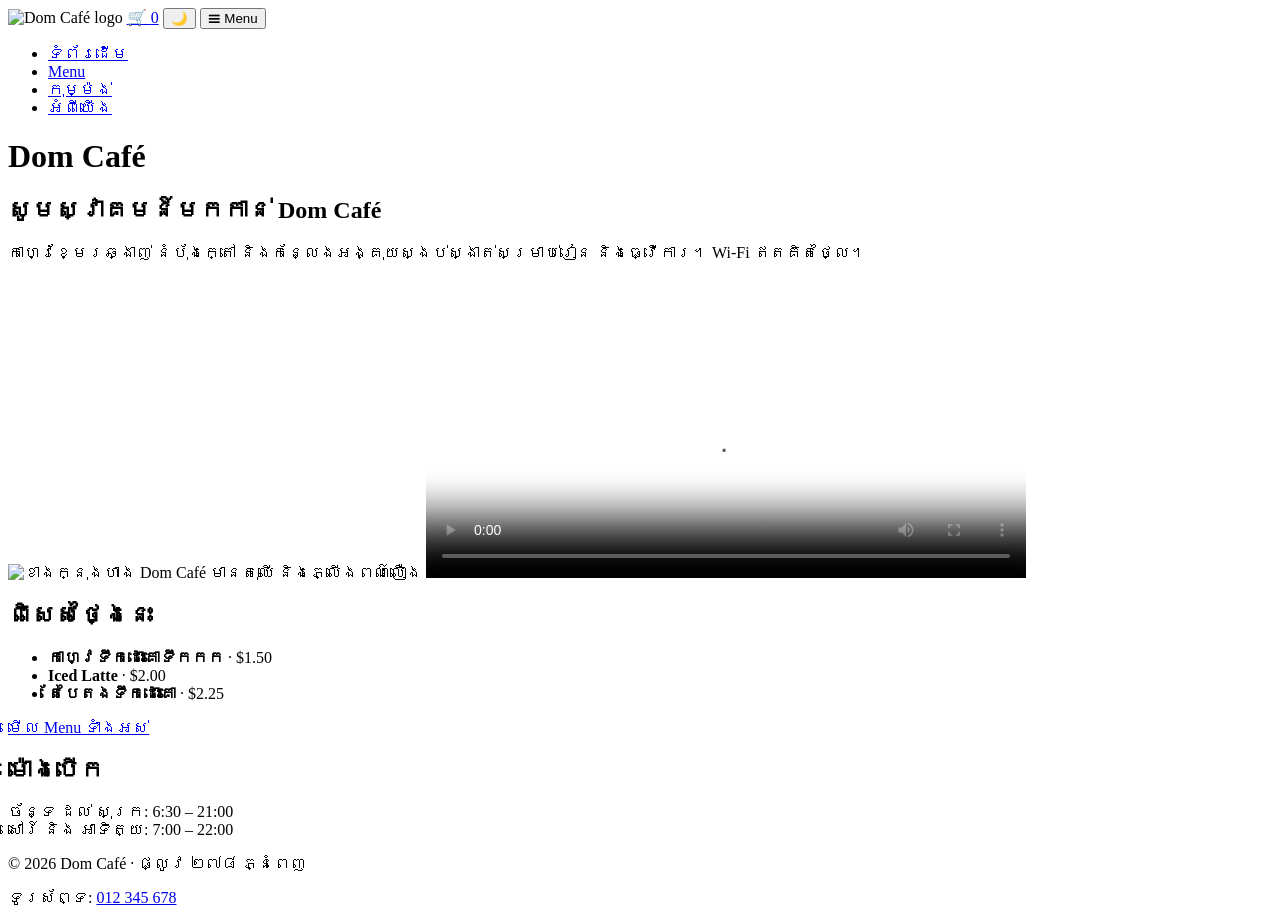
==== index.html @ 997ea9b7 "Add free Wi-Fi to the welcome text" ====
<!DOCTYPE html>
<html lang="km">
<head>
  <meta charset="UTF-8">
  <meta name="viewport" content="width=device-width, initial-scale=1.0">
  <title>Dom Café · ហាងកាហ្វេ Dom</title>
  <meta name="description" content="ហាងកាហ្វេខ្មែរនៅភ្នំពេញ · Iced latte, នំបុ័ង និងតែ">
  <link rel="icon" href="images/favicon.png">
  <meta property="og:title" content="Dom Café · ហាងកាហ្វេ Dom">
  <meta property="og:description" content="ហាងកាហ្វេខ្មែរនៅភ្នំពេញ · Iced latte, នំបុ័ង និងតែ">
  <meta property="og:image" content="images/shop.jpg">
  <link rel="stylesheet" href="https://fonts.googleapis.com/css2?family=Kantumruy+Pro:wght@400;600;700&display=swap">
  <link rel="stylesheet" href="css/style.css">
  <link rel="stylesheet" href="css/nav.css">
  <link rel="stylesheet" href="css/layout.css">
  <script src="js/script.js" defer></script>
  <script src="js/theme.js" defer></script>
  <script src="js/specials.js" defer></script>
  <script src="js/cart.js" defer></script>
</head>
<body>
  <header class="site-header">
    <img src="images/logo.png" alt="Dom Café logo" width="64" height="64">
    <a href="menu.html#cart" class="cart-link">🛒 <span class="cart-count">0</span></a>
    <button class="theme-toggle" aria-label="Dark mode">🌙</button>
    <button class="menu-toggle" aria-expanded="false">☰ Menu</button>
    <nav class="nav">
      <ul>
        <li><a href="index.html" class="active">ទំព័រដើម</a></li>
        <li><a href="menu.html">Menu</a></li>
        <li><a href="order.html">កុម្ម៉ង់</a></li>
        <li><a href="about.html">អំពីយើង</a></li>
      </ul>
    </nav>
  </header>
  <main>
    <h1>Dom Café</h1>
    <section class="hero">
      <h2>សូមស្វាគមន៍មកកាន់ Dom Café</h2>
      <p>កាហ្វេខ្មែរឆ្ងាញ់ នំបុ័ងក្តៅ និងកន្លែងអង្គុយស្ងប់ស្ងាត់សម្រាប់រៀន និងធ្វើការ។ Wi-Fi ឥតគិតថ្លៃ។</p>
      <img src="images/shop.jpg" alt="ខាងក្នុងហាង Dom Café មានតុឈើ និងភ្លើងពណ៌លឿង" width="600" height="400">
      <video src="video/promo.mp4" controls width="600" poster="images/shop.jpg"></video>
    </section>
    <section class="specials" id="specials">
      <h2>ពិសេសថ្ងៃនេះ</h2>
      <ul class="specials-list">
        <li><strong>កាហ្វេទឹកដោះគោទឹកកក</strong> · $1.50</li>
        <li><strong>Iced Latte</strong> · $2.00</li>
        <li><strong>តែបៃតងទឹកដោះគោ</strong> · $2.25</li>
      </ul>
      <p><a href="menu.html">មើល Menu ទាំងអស់</a></p>
    </section>
    <section class="hours">
      <h2>ម៉ោងបើក</h2>
      <p class="badge" id="open-badge"></p>
      <p>ច័ន្ទ ដល់ សុក្រ: 6:30 – 21:00<br>សៅរ៍ និង អាទិត្យ: 7:00 – 22:00</p>
    </section>
  </main>
  <footer class="site-footer">
    <p>&copy; 2026 Dom Café · ផ្លូវ ២៧៨ ភ្នំពេញ</p>
    <p>ទូរស័ព្ទ: <a href="tel:+85512345678">012 345 678</a></p>
  </footer>
</body>
</html>
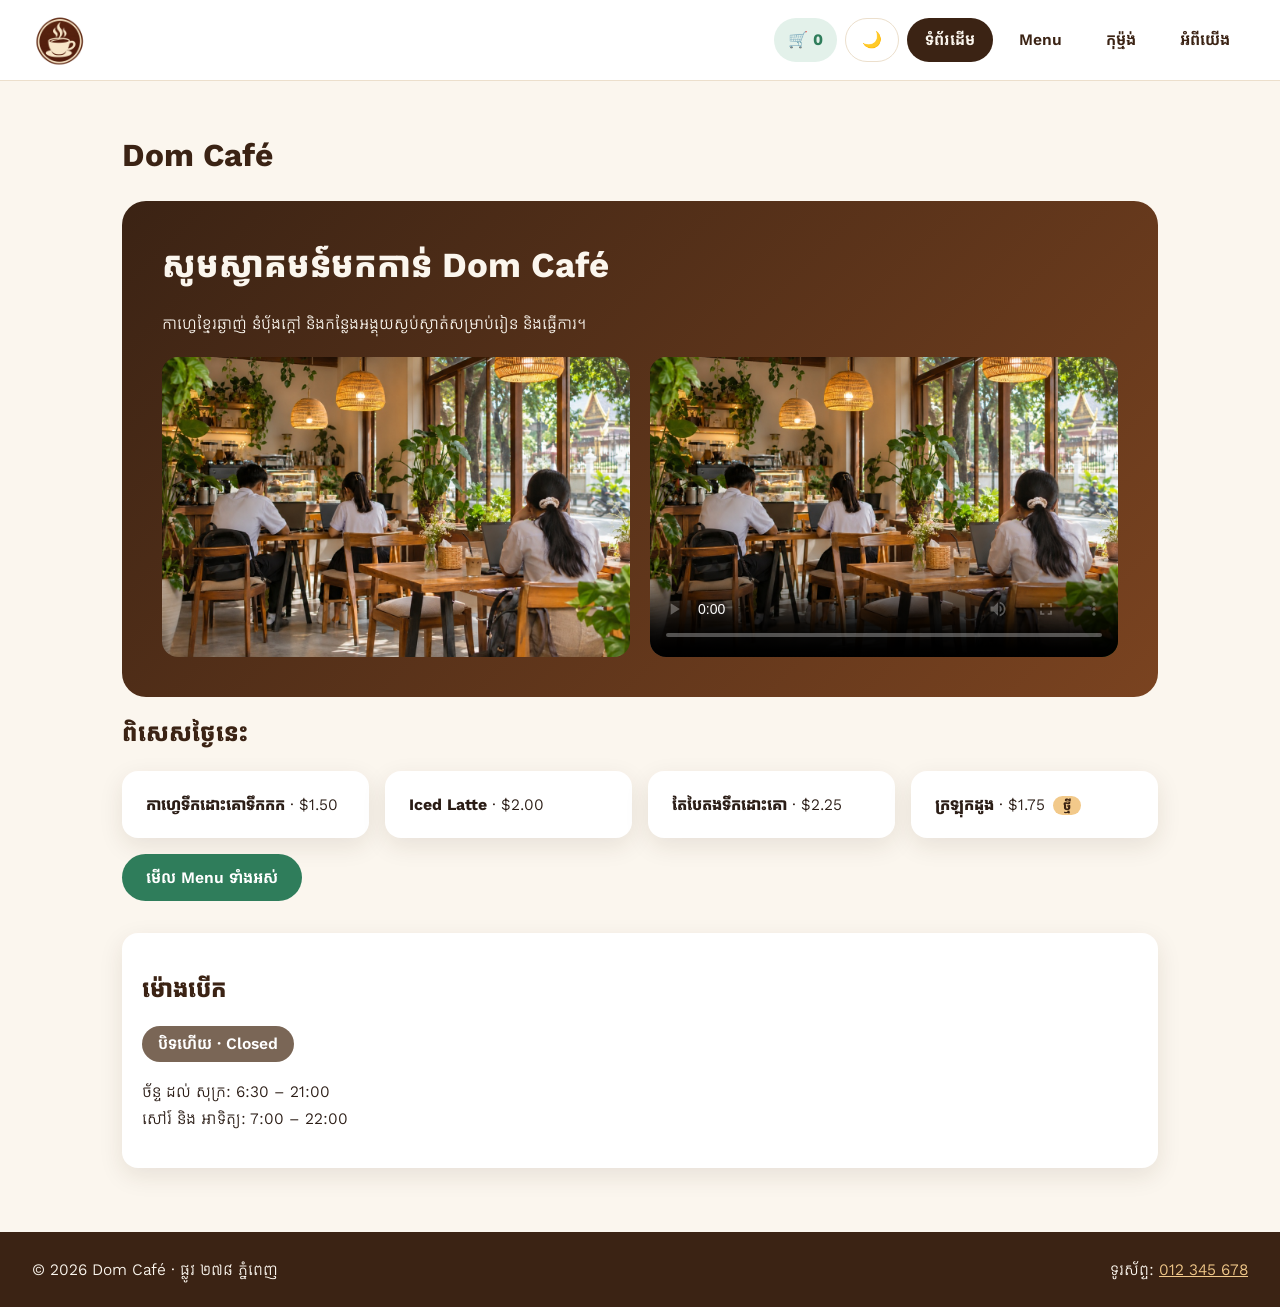
==== commit 967dd422: "First commit: Dom Cafe website" ====
--- a/index.html
+++ b/index.html
@@ -37,7 +37,7 @@
     <h1>Dom Café</h1>
     <section class="hero">
       <h2>សូមស្វាគមន៍មកកាន់ Dom Café</h2>
-      <p>កាហ្វេខ្មែរឆ្ងាញ់ នំបុ័ងក្តៅ និងកន្លែងអង្គុយស្ងប់ស្ងាត់សម្រាប់រៀន និងធ្វើការ។ Wi-Fi ឥតគិតថ្លៃ។</p>
+      <p>កាហ្វេខ្មែរឆ្ងាញ់ នំបុ័ងក្តៅ និងកន្លែងអង្គុយស្ងប់ស្ងាត់សម្រាប់រៀន និងធ្វើការ។</p>
       <img src="images/shop.jpg" alt="ខាងក្នុងហាង Dom Café មានតុឈើ និងភ្លើងពណ៌លឿង" width="600" height="400">
       <video src="video/promo.mp4" controls width="600" poster="images/shop.jpg"></video>
     </section>
--- a/css/style.css
+++ b/css/style.css
@@ -0,0 +1,261 @@
+/* Dom Café · colours in one place */
+:root {
+  --ink: #2b1d16;
+  --brand: #3b2314;
+  --brand-light: #7a4320;
+  --accent: #2f7d5b;
+  --accent-soft: #e3f1ea;
+  --gold: #f2c98a;
+  --bg: #fbf6ee;
+  --surface: #ffffff;
+  --line: #ecdfcc;
+  --muted: #7a6656;
+  --shadow: 0 8px 24px rgba(59, 35, 20, 0.1);
+  --shadow-lift: 0 16px 32px rgba(59, 35, 20, 0.18);
+  --focus: 0 0 0 4px rgba(47, 125, 91, 0.25);
+  --error: #b3261e;
+}
+
+/* Base styles */
+* {
+  box-sizing: border-box;
+}
+
+body {
+  margin: 0;
+  font-family: "Kantumruy Pro", sans-serif;
+  line-height: 1.7;
+  color: var(--ink);
+  background: var(--bg);
+}
+
+h1,
+h2 {
+  line-height: 1.4;
+  color: var(--brand);
+}
+
+a {
+  color: var(--accent);
+}
+
+main {
+  max-width: 1100px;
+  margin: 0 auto;
+  padding: 24px 16px 48px;
+}
+
+img,
+video {
+  max-width: 100%;
+  height: auto;
+}
+
+iframe {
+  width: 100%;
+  border-radius: 16px;
+}
+
+.order-form {
+  max-width: 600px;
+  padding: 24px;
+  background: var(--surface);
+  border-radius: 16px;
+  box-shadow: var(--shadow);
+  accent-color: var(--accent);
+}
+
+.order-form label {
+  font-weight: 600;
+}
+
+.order-form p > input,
+.order-form select,
+.order-form textarea {
+  display: block;
+  width: 100%;
+  min-height: 48px;
+  margin-top: 4px;
+  padding: 10px 14px;
+  border: 1px solid var(--line);
+  border-radius: 12px;
+  background: var(--bg);
+  font: inherit;
+  transition: border-color 0.3s, box-shadow 0.3s;
+}
+
+.order-form p > input:focus,
+.order-form select:focus,
+.order-form textarea:focus {
+  outline: none;
+  border-color: var(--accent);
+  box-shadow: var(--focus);
+}
+
+.order-form fieldset {
+  display: flex;
+  flex-wrap: wrap;
+  gap: 8px;
+  margin: 16px 0;
+  border: 1px solid var(--line);
+  border-radius: 12px;
+}
+
+.order-form fieldset label {
+  display: flex;
+  align-items: center;
+  gap: 6px;
+  min-height: 44px;
+  padding: 0 16px;
+  border-radius: 999px;
+  background: var(--bg);
+  font-weight: 400;
+}
+
+.order-form button {
+  width: 100%;
+  min-height: 52px;
+  border: 0;
+  border-radius: 999px;
+  background: var(--accent);
+  color: var(--surface);
+  font: inherit;
+  font-weight: 700;
+  cursor: pointer;
+  transition: background 0.3s, transform 0.1s;
+}
+
+.order-form button:hover {
+  background: var(--brand);
+}
+
+.order-form button:active {
+  transform: scale(0.97);
+}
+
+@media (min-width: 700px) {
+  main {
+    padding: 32px 32px 64px;
+  }
+}
+
+/* Animations */
+@keyframes fade-up {
+  from {
+    opacity: 0;
+    transform: translateY(24px);
+  }
+
+  to {
+    opacity: 1;
+    transform: translateY(0);
+  }
+}
+
+.hero {
+  animation: fade-up 0.8s ease-out;
+}
+
+@media (prefers-reduced-motion: reduce) {
+  * {
+    animation: none !important;
+    transition: none !important;
+  }
+}
+
+/* Dark theme: the same variables, new values */
+.dark {
+  --ink: #f3e9dc;
+  --brand: #f2c98a;
+  --brand-light: #c08a4a;
+  --accent: #6cc59a;
+  --accent-soft: #1f3a2e;
+  --gold: #3b2314;
+  --bg: #1d1410;
+  --surface: #2b1d16;
+  --line: #4a3426;
+  --muted: #c4ad98;
+  --error: #ff8a80;
+}
+
+/* Form messages */
+.order-form .error {
+  display: block;
+  color: var(--error);
+  font-size: 0.9rem;
+}
+
+.order-summary {
+  max-width: 600px;
+  margin-top: 24px;
+  padding: 20px 24px;
+  border-radius: 16px;
+  background: var(--accent-soft);
+  white-space: pre-line;
+}
+
+/* Cart */
+.cart-panel {
+  max-width: 600px;
+  margin: 40px 0 24px;
+  padding: 20px 24px;
+  background: var(--surface);
+  border: 2px solid var(--accent);
+  border-radius: 16px;
+  box-shadow: var(--shadow);
+}
+
+.cart-panel h2 {
+  margin-top: 0;
+}
+
+.cart-items {
+  padding: 0;
+  list-style: none;
+}
+
+.cart-items li {
+  display: flex;
+  align-items: center;
+  gap: 12px;
+  padding: 8px 0;
+  border-bottom: 1px solid var(--line);
+}
+
+.cart-items span {
+  flex: 1;
+}
+
+.cart-items input {
+  width: 72px;
+  min-height: 40px;
+  padding: 4px 8px;
+  border: 1px solid var(--line);
+  border-radius: 8px;
+  background: var(--bg);
+  color: var(--ink);
+  font: inherit;
+}
+
+.cart-total {
+  margin: 16px 0 0;
+  font-size: 1.2rem;
+  font-weight: 700;
+  color: var(--brand);
+}
+
+.cart-items .remove {
+  width: 40px;
+  height: 40px;
+  border: 0;
+  border-radius: 50%;
+  background: var(--bg);
+  color: var(--muted);
+  font: inherit;
+  cursor: pointer;
+}
+
+.cart-items .remove:hover {
+  background: var(--error);
+  color: var(--surface);
+}
--- a/css/nav.css
+++ b/css/nav.css
@@ -0,0 +1,107 @@
+/* Header + nav · Flexbox */
+.site-header {
+  display: flex;
+  flex-wrap: wrap;
+  justify-content: center;
+  align-items: center;
+  gap: 8px;
+  padding: 8px 16px;
+  background: var(--surface);
+  border-bottom: 1px solid var(--line);
+}
+
+.site-header img {
+  display: block;
+  width: 56px;
+  height: 56px;
+}
+
+.nav ul {
+  display: flex;
+  flex-wrap: wrap;
+  justify-content: center;
+  gap: 4px;
+  margin: 0;
+  padding: 0;
+  list-style: none;
+}
+
+.nav a {
+  display: block;
+  padding: 8px 14px;
+  border-radius: 999px;
+  color: var(--brand);
+  font-weight: 600;
+  text-decoration: none;
+  transition: background 0.3s;
+}
+
+.nav a:hover {
+  background: var(--line);
+}
+
+.nav a.active {
+  background: var(--brand);
+  color: var(--bg);
+}
+
+@media (min-width: 700px) {
+  .site-header {
+    position: sticky;
+    top: 0;
+    z-index: 10;
+    justify-content: space-between;
+    padding: 12px 32px;
+  }
+
+  .nav ul {
+    gap: 8px;
+  }
+
+  .nav a {
+    padding: 8px 18px;
+  }
+}
+
+.cart-link {
+  margin-left: auto;
+  padding: 8px 14px;
+  border-radius: 999px;
+  background: var(--accent-soft);
+  color: var(--accent);
+  font-weight: 700;
+  text-decoration: none;
+}
+
+.menu-toggle,
+.theme-toggle {
+  min-height: 44px;
+  padding: 0 16px;
+  border: 1px solid var(--line);
+  border-radius: 999px;
+  background: var(--surface);
+  color: var(--brand);
+  font: inherit;
+  font-weight: 600;
+  cursor: pointer;
+}
+
+.nav {
+  display: none;
+  width: 100%;
+}
+
+.menu-toggle[aria-expanded="true"] + .nav {
+  display: block;
+}
+
+@media (min-width: 700px) {
+  .menu-toggle {
+    display: none;
+  }
+
+  .nav {
+    display: block;
+    width: auto;
+  }
+}
--- a/css/layout.css
+++ b/css/layout.css
@@ -0,0 +1,161 @@
+/* Hero, specials, footer · Flexbox */
+.hero {
+  display: flex;
+  flex-wrap: wrap;
+  align-items: center;
+  gap: 20px;
+  padding: 24px;
+  border-radius: 24px;
+  background: linear-gradient(135deg, var(--brand), var(--brand-light));
+  color: var(--bg);
+}
+
+.hero h2,
+.hero p {
+  flex: 1 1 100%;
+  margin: 0;
+}
+
+.hero h2 {
+  font-size: 1.7rem;
+  color: var(--bg);
+}
+
+.hero img,
+.hero video {
+  flex: 1 1 300px;
+  min-width: 0;
+  height: 220px;
+  object-fit: cover;
+  border-radius: 16px;
+}
+
+.specials-list {
+  display: flex;
+  flex-wrap: wrap;
+  gap: 16px;
+  padding: 0;
+  list-style: none;
+}
+
+.specials-list li {
+  flex: 1 1 220px;
+  padding: 20px 24px;
+  background: var(--surface);
+  border-radius: 16px;
+  box-shadow: var(--shadow);
+  transition: transform 0.3s;
+}
+
+.specials-list li:hover {
+  transform: translateY(-4px);
+}
+
+.specials a {
+  display: inline-block;
+  padding: 10px 24px;
+  border-radius: 999px;
+  background: var(--accent);
+  color: var(--surface);
+  font-weight: 600;
+  text-decoration: none;
+}
+
+.hours,
+.story,
+.team,
+.contact {
+  margin-top: 32px;
+  padding: 20px;
+  background: var(--surface);
+  border-radius: 16px;
+  box-shadow: var(--shadow);
+}
+
+.story figure {
+  margin: 0;
+}
+
+.story img {
+  border-radius: 16px;
+}
+
+.story figcaption {
+  color: var(--muted);
+  font-size: 0.9rem;
+}
+
+.contact address {
+  font-style: normal;
+}
+
+.team ul {
+  display: flex;
+  flex-wrap: wrap;
+  gap: 12px;
+  padding: 0;
+  list-style: none;
+}
+
+.team li {
+  padding: 8px 20px;
+  border-radius: 999px;
+  background: var(--bg);
+}
+
+.site-footer {
+  display: flex;
+  flex-wrap: wrap;
+  justify-content: space-between;
+  gap: 8px 32px;
+  padding: 24px 32px;
+  background: var(--brand);
+  color: var(--bg);
+}
+
+.site-footer p {
+  margin: 0;
+}
+
+.site-footer a {
+  color: var(--gold);
+}
+
+@media (min-width: 700px) {
+  .hero {
+    padding: 40px;
+  }
+
+  .hero h2 {
+    font-size: 2.2rem;
+  }
+
+  .hero img,
+  .hero video {
+    height: 300px;
+  }
+}
+
+.badge {
+  display: inline-block;
+  margin: 0;
+  padding: 4px 16px;
+  border-radius: 999px;
+  background: var(--accent);
+  color: var(--surface);
+  font-weight: 600;
+}
+
+.badge.closed {
+  background: var(--muted);
+}
+
+.specials-list .tag {
+  margin-left: 8px;
+  padding: 2px 10px;
+  border-radius: 999px;
+  background: var(--gold);
+  color: var(--brand);
+  font-size: 0.8rem;
+  font-weight: 700;
+}
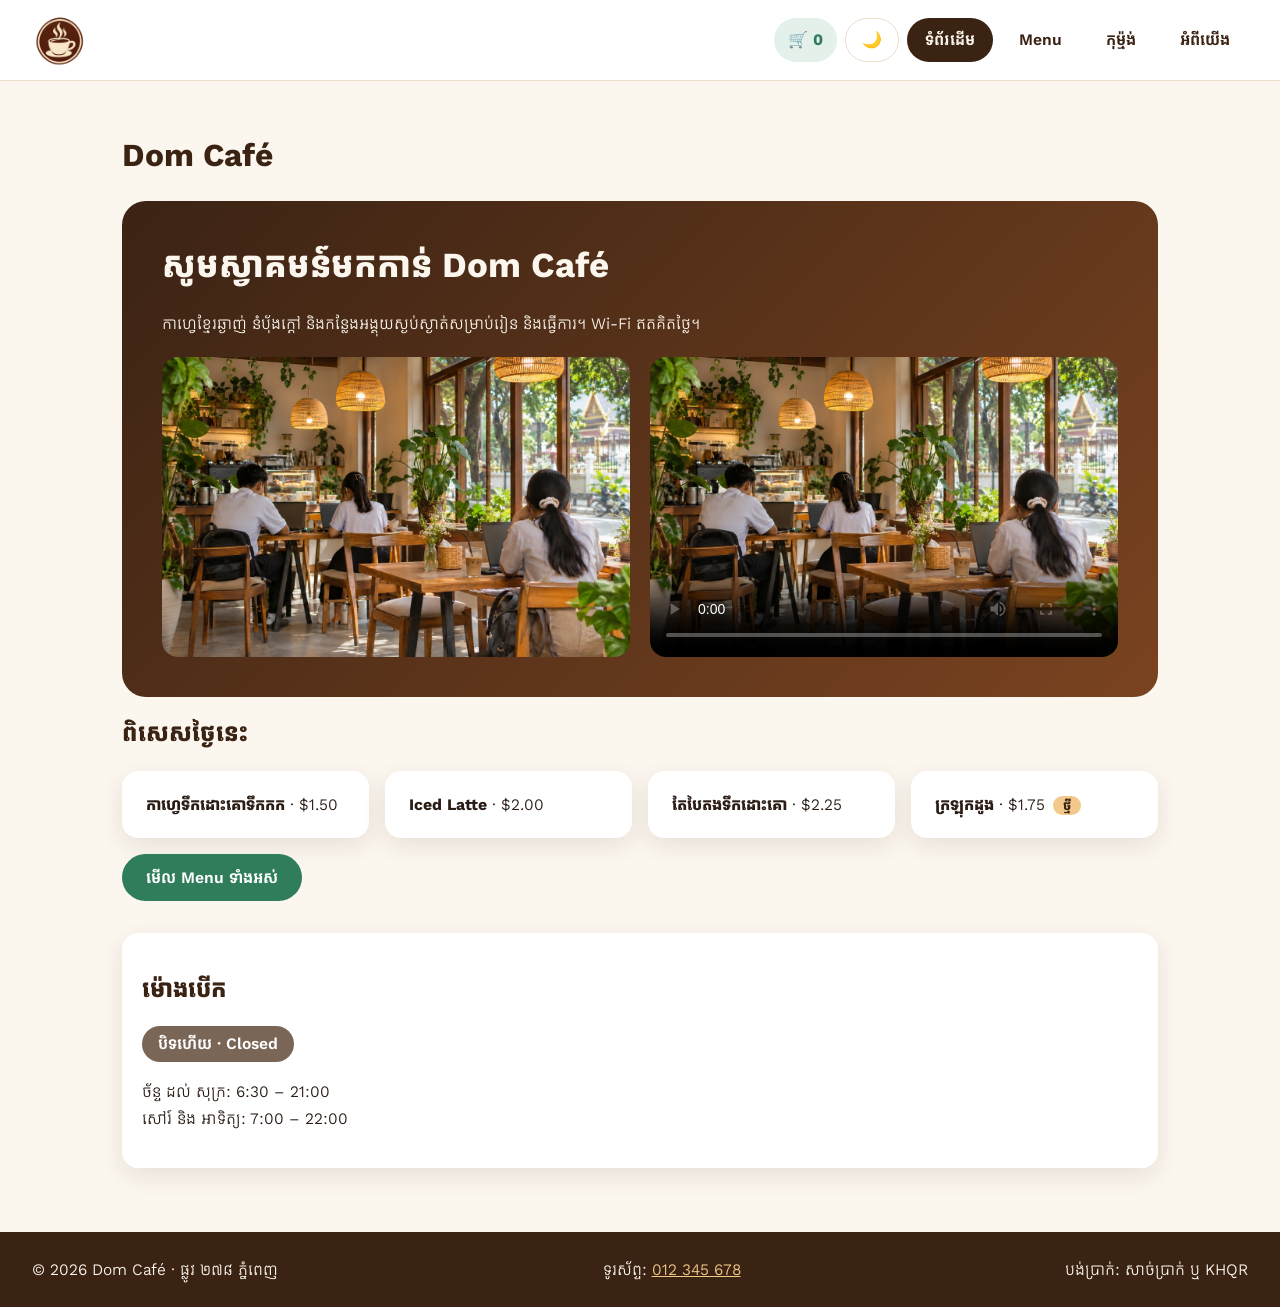
==== commit 321b7ff6: "Add payment methods to the footer" ====
--- a/index.html
+++ b/index.html
@@ -37,7 +37,7 @@
     <h1>Dom Café</h1>
     <section class="hero">
       <h2>សូមស្វាគមន៍មកកាន់ Dom Café</h2>
-      <p>កាហ្វេខ្មែរឆ្ងាញ់ នំបុ័ងក្តៅ និងកន្លែងអង្គុយស្ងប់ស្ងាត់សម្រាប់រៀន និងធ្វើការ។</p>
+      <p>កាហ្វេខ្មែរឆ្ងាញ់ នំបុ័ងក្តៅ និងកន្លែងអង្គុយស្ងប់ស្ងាត់សម្រាប់រៀន និងធ្វើការ។ Wi-Fi ឥតគិតថ្លៃ។</p>
       <img src="images/shop.jpg" alt="ខាងក្នុងហាង Dom Café មានតុឈើ និងភ្លើងពណ៌លឿង" width="600" height="400">
       <video src="video/promo.mp4" controls width="600" poster="images/shop.jpg"></video>
     </section>
@@ -59,6 +59,7 @@
   <footer class="site-footer">
     <p>&copy; 2026 Dom Café · ផ្លូវ ២៧៨ ភ្នំពេញ</p>
     <p>ទូរស័ព្ទ: <a href="tel:+85512345678">012 345 678</a></p>
+    <p>បង់ប្រាក់: សាច់ប្រាក់ ឬ KHQR</p>
   </footer>
 </body>
 </html>
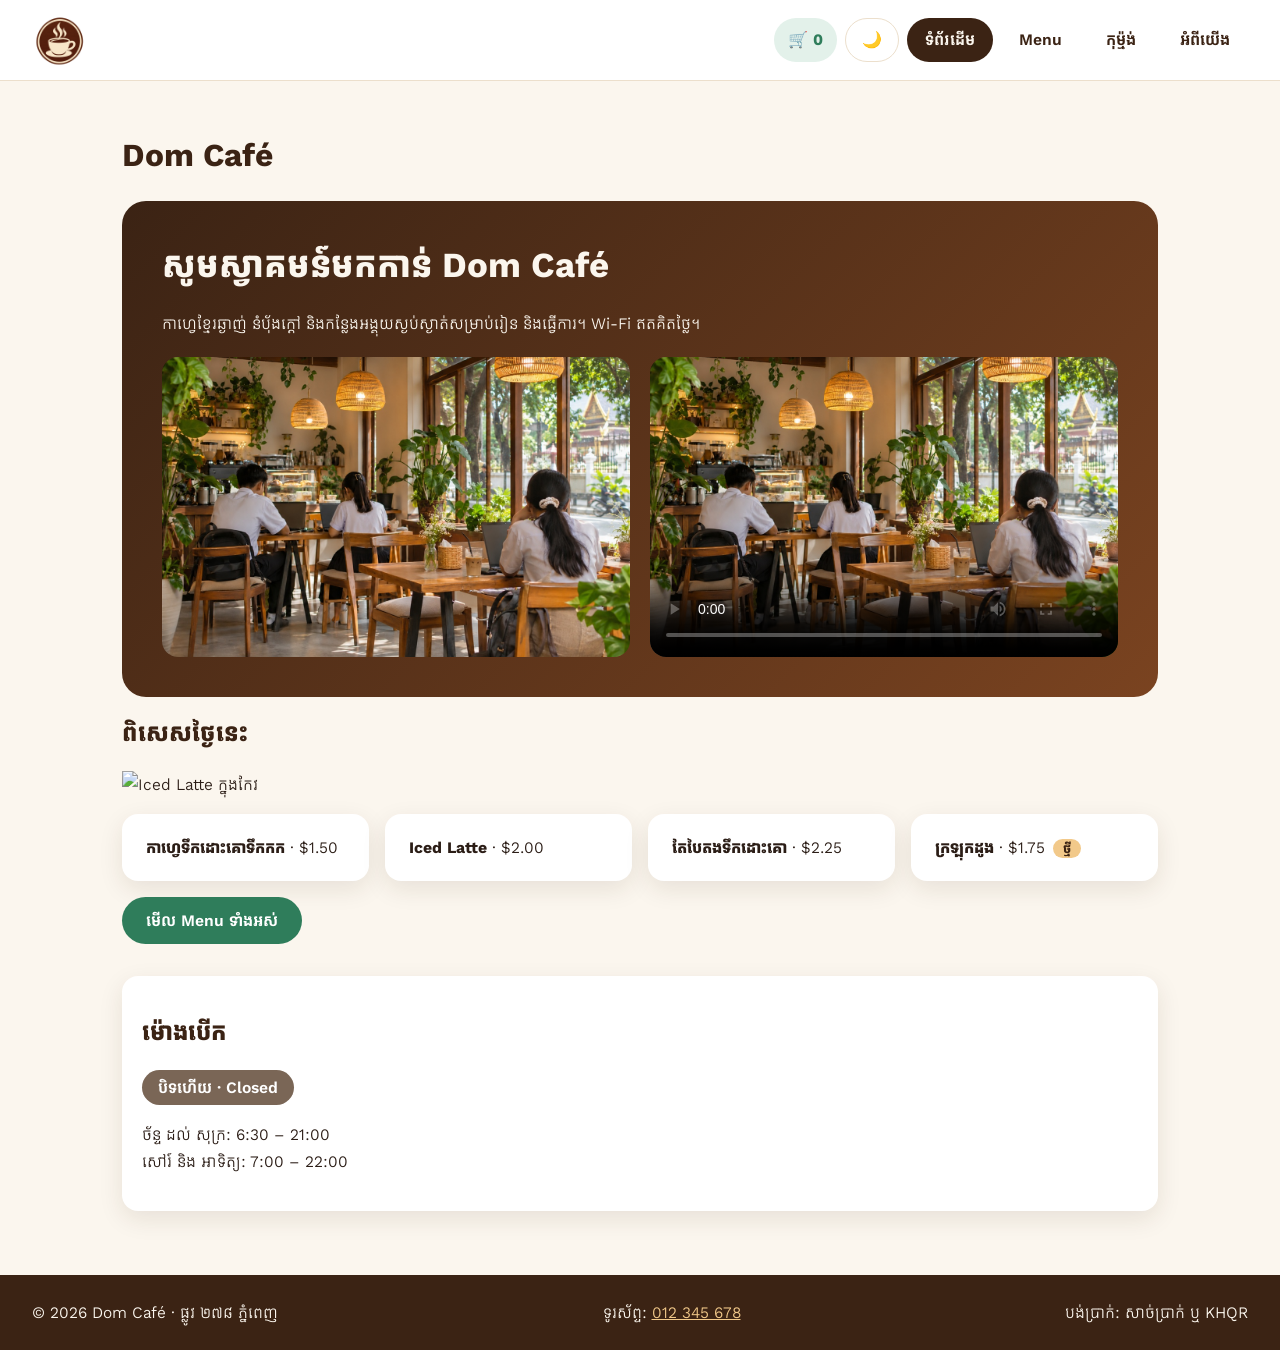
==== commit d2194bac: "Add latte photo to specials" ====
--- a/index.html
+++ b/index.html
@@ -43,6 +43,7 @@
     </section>
     <section class="specials" id="specials">
       <h2>ពិសេសថ្ងៃនេះ</h2>
+      <img src="Images/latte.jpg" alt="Iced Latte ក្នុងកែវ" width="400" height="300">
       <ul class="specials-list">
         <li><strong>កាហ្វេទឹកដោះគោទឹកកក</strong> · $1.50</li>
         <li><strong>Iced Latte</strong> · $2.00</li>
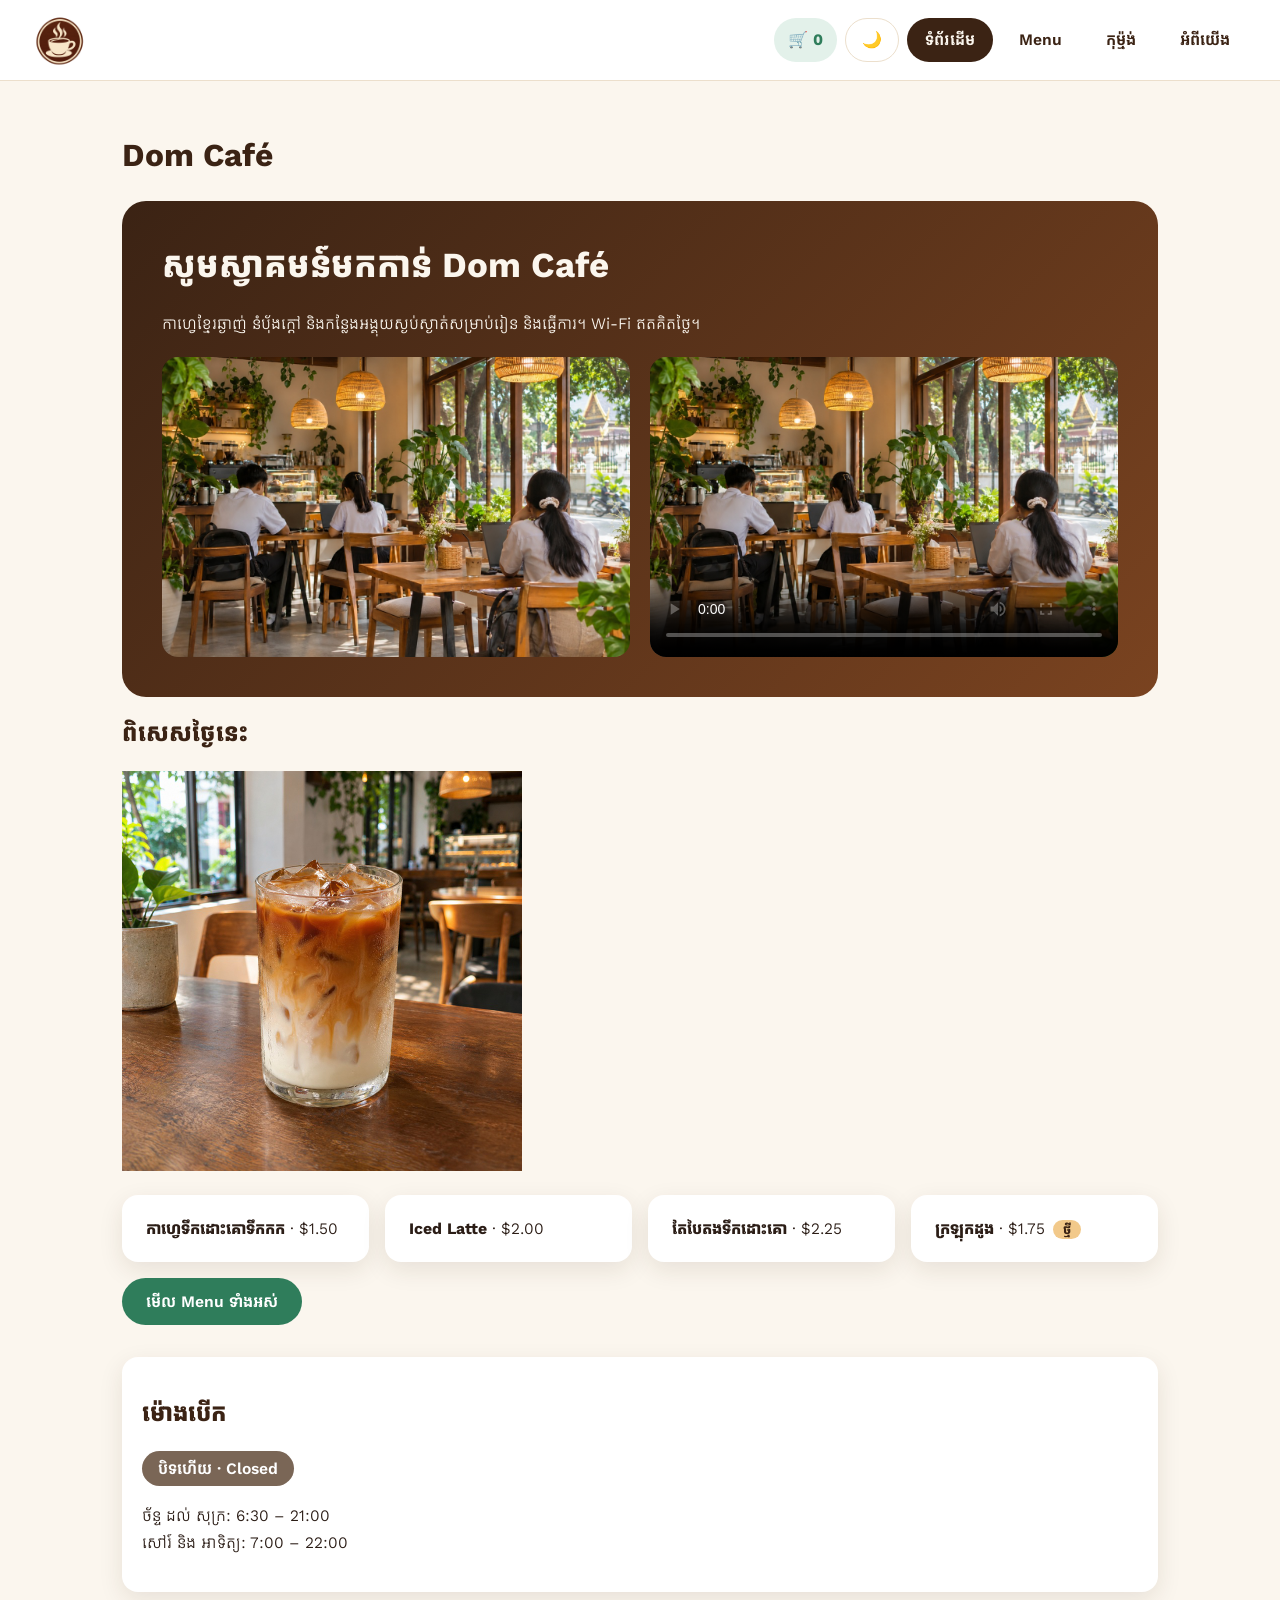
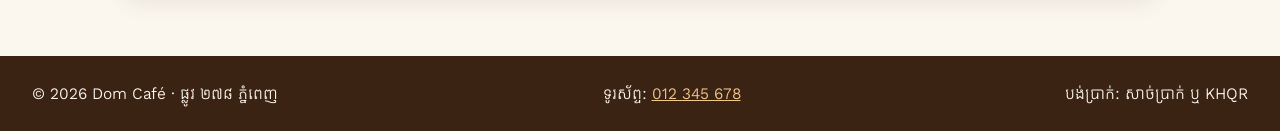
==== commit 6e6de1ce: "Fix latte photo path" ====
--- a/index.html
+++ b/index.html
@@ -43,7 +43,7 @@
     </section>
     <section class="specials" id="specials">
       <h2>ពិសេសថ្ងៃនេះ</h2>
-      <img src="Images/latte.jpg" alt="Iced Latte ក្នុងកែវ" width="400" height="300">
+      <img src="images/latte.jpg" alt="Iced Latte ក្នុងកែវ" width="400" height="300">
       <ul class="specials-list">
         <li><strong>កាហ្វេទឹកដោះគោទឹកកក</strong> · $1.50</li>
         <li><strong>Iced Latte</strong> · $2.00</li>
